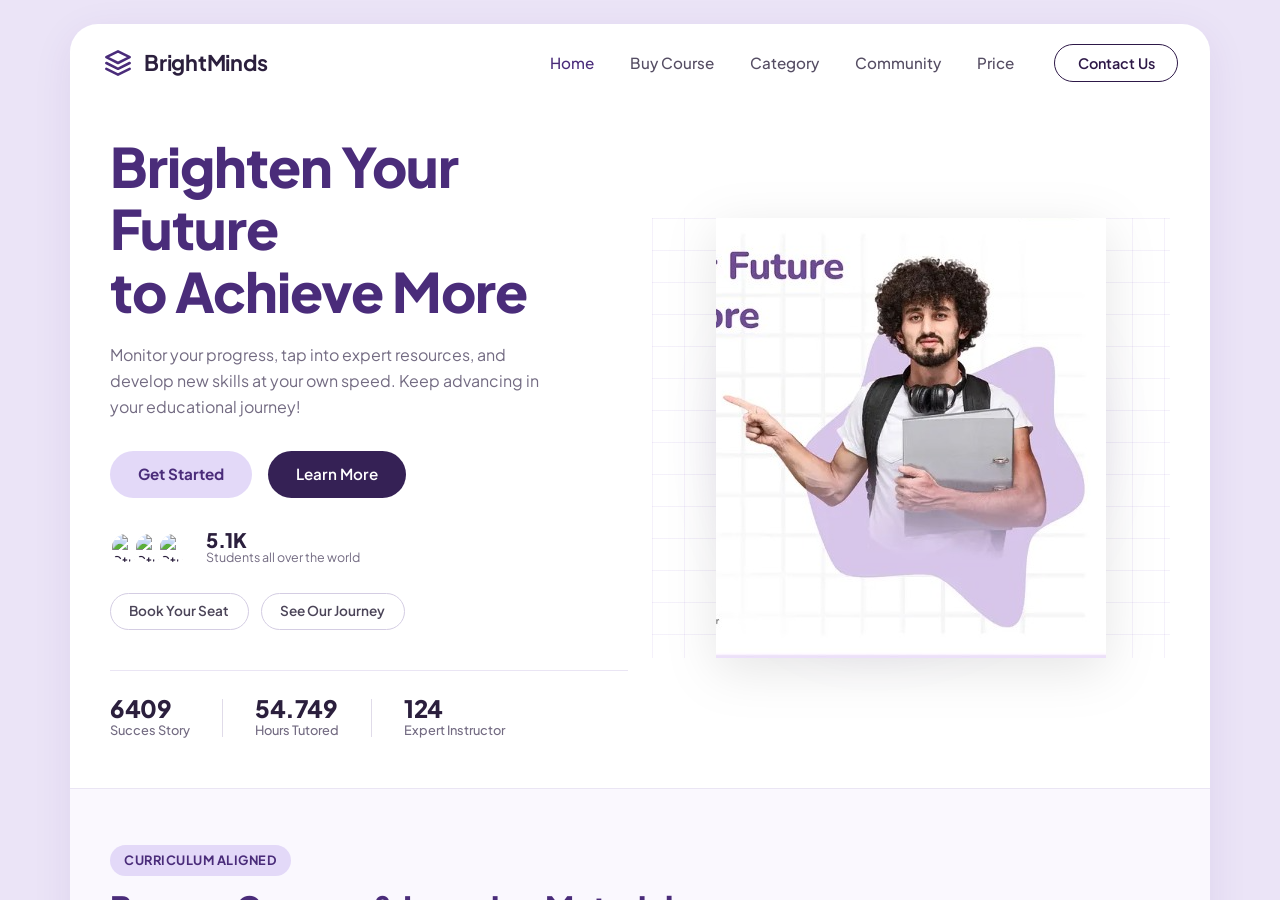
==== index.html @ 8a6a1369 "add responsive landing page, login, and dashboard with Bootstrap 5 and vanilla JS" ====
<!DOCTYPE html>
<html lang="fr">
<head>
  <meta charset="UTF-8">
  <meta http-equiv="refresh" content="0; url=frontend/index.html">
  <title>SmartLearn - Redirection</title>
</head>
<body>
  <p>Redirection vers l'application <a href="frontend/index.html">SmartLearn</a>...</p>
</body>
</html>
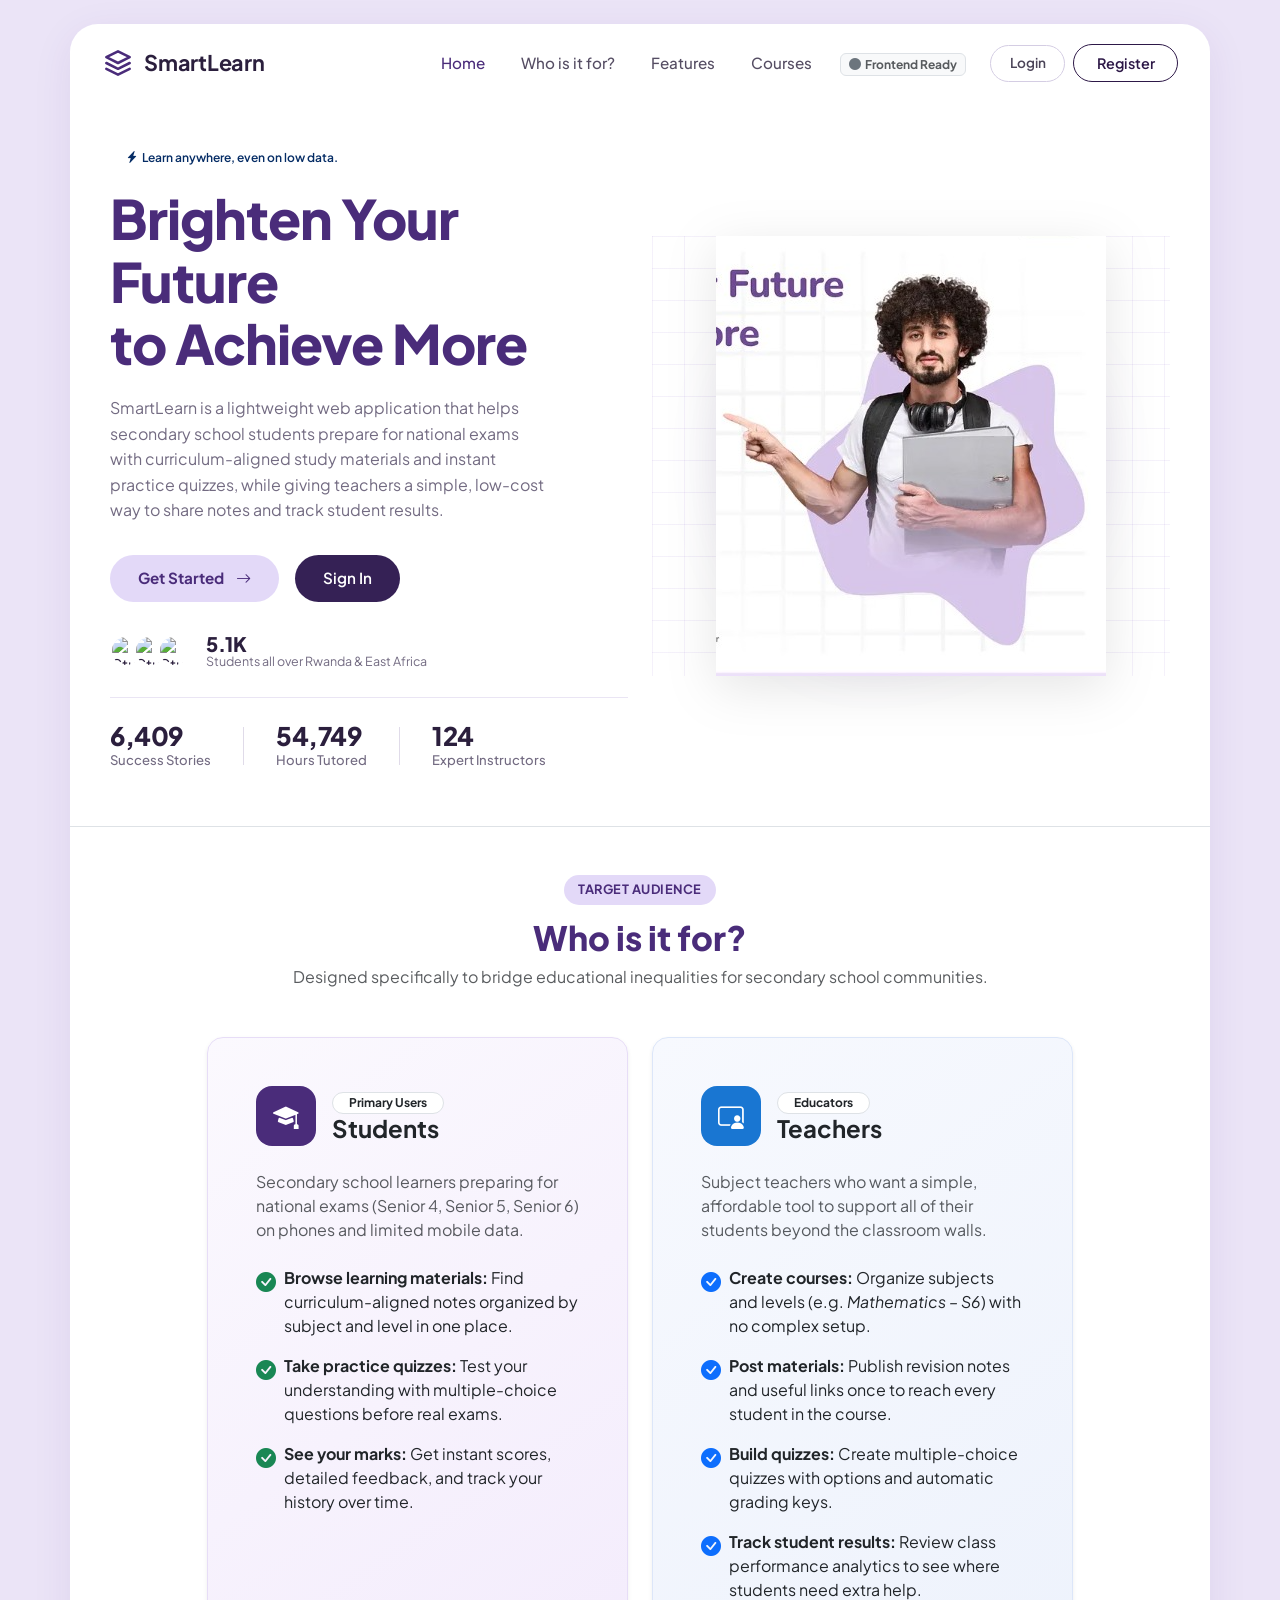
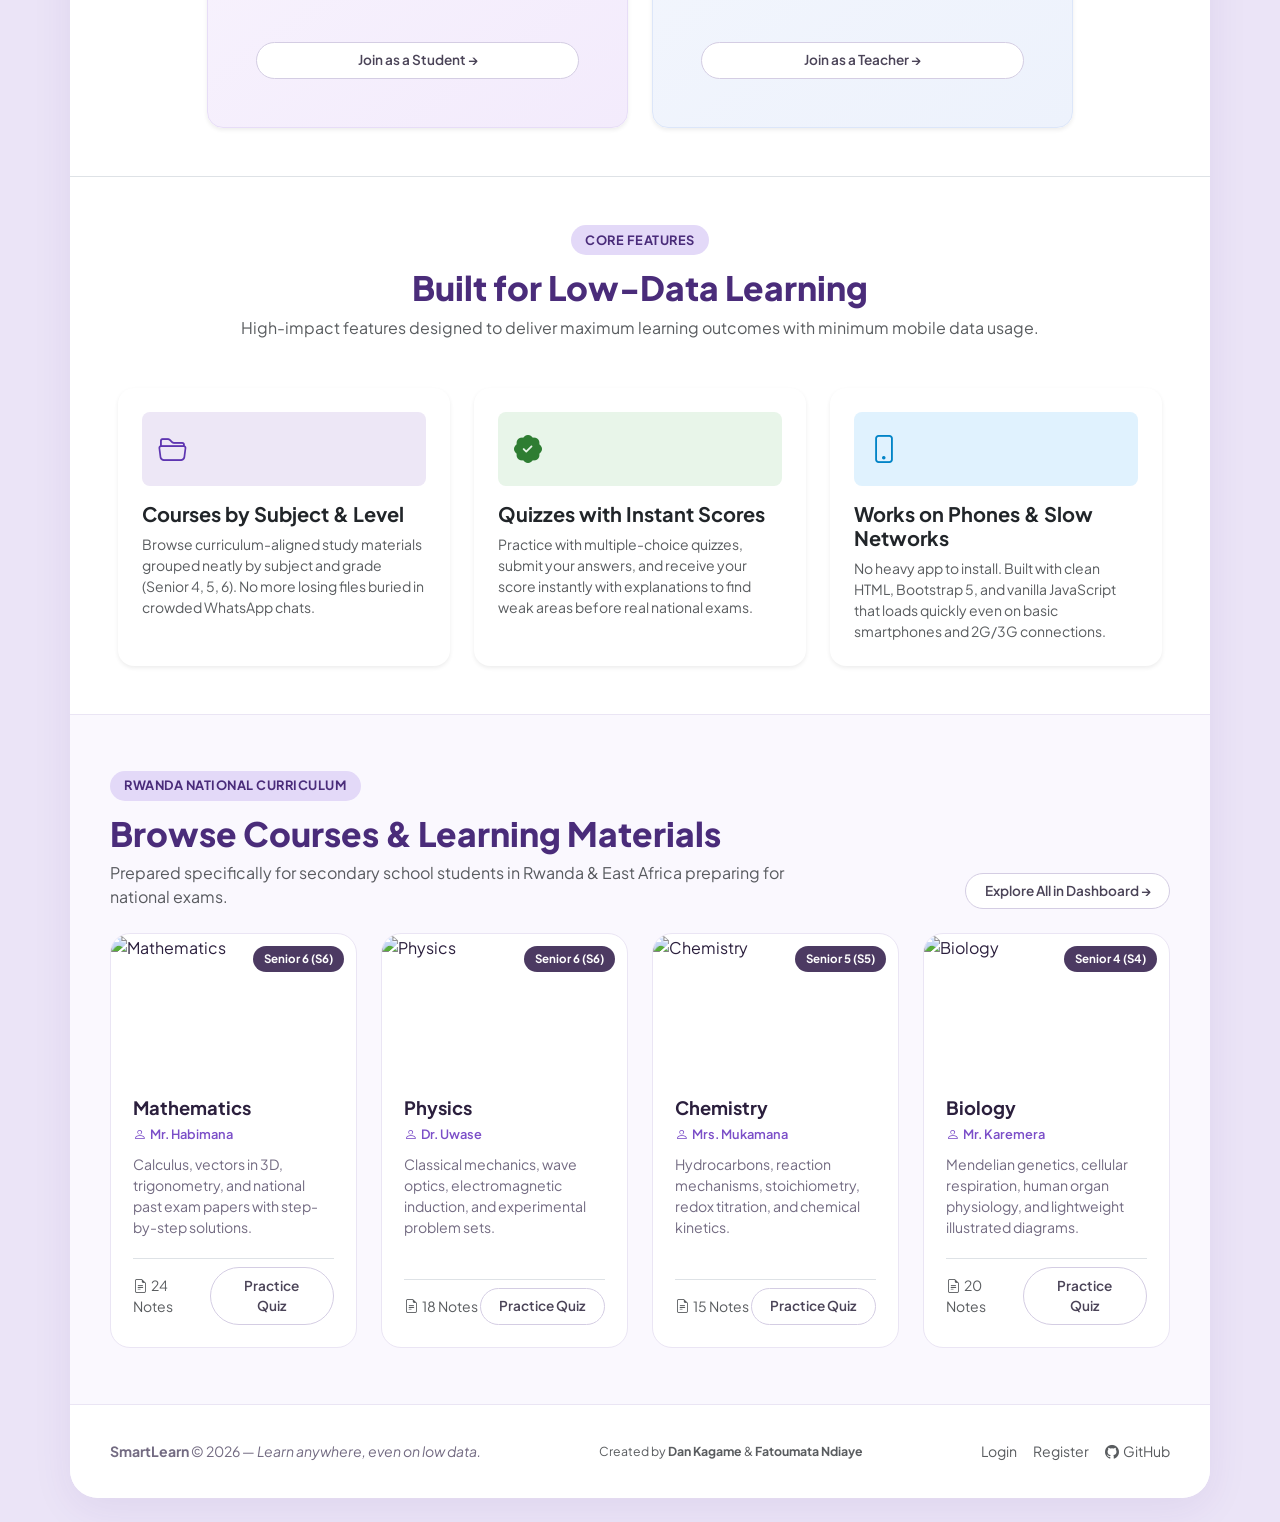
==== commit 45d76441: "add English landing page with who is it for and features, dynamic dashboard, and API integration" ====
--- a/index.html
+++ b/index.html
@@ -1,11 +1,446 @@
 <!DOCTYPE html>
-<html lang="fr">
+<html lang="en">
 <head>
   <meta charset="UTF-8">
-  <meta http-equiv="refresh" content="0; url=frontend/index.html">
-  <title>SmartLearn - Redirection</title>
+  <meta name="viewport" content="width=device-width, initial-scale=1.0">
+  <title>SmartLearn · Learn anywhere, even on low data.</title>
+
+  <!-- Google Fonts: Plus Jakarta Sans -->
+  <link rel="preconnect" href="https://fonts.googleapis.com">
+  <link rel="preconnect" href="https://fonts.gstatic.com" crossorigin>
+  <link href="https://fonts.googleapis.com/css2?family=Plus+Jakarta+Sans:wght@400;500;600;700;800&display=swap" rel="stylesheet">
+
+  <!-- Bootstrap 5.3 CSS -->
+  <link href="https://cdn.jsdelivr.net/npm/bootstrap@5.3.3/dist/css/bootstrap.min.css" rel="stylesheet">
+  <link rel="stylesheet" href="https://cdn.jsdelivr.net/npm/bootstrap-icons@1.11.3/font/bootstrap-icons.min.css">
+
+  <!-- Custom Stylesheet -->
+  <link rel="stylesheet" href="frontend/css/style.css">
 </head>
 <body>
-  <p>Redirection vers l'application <a href="frontend/index.html">SmartLearn</a>...</p>
+
+  <!-- App Wrapper (Card Frame Matching Design) -->
+  <div class="app-wrapper">
+    <div class="container-xl px-0 main-canvas">
+      
+      <!-- Top Shared Navigation Bar -->
+      <nav class="navbar navbar-expand-lg navbar-custom">
+        <div class="container-fluid px-0">
+          <!-- Logo & Brand Name on Left -->
+          <a class="brand-logo-wrap" href="index.html">
+            <span class="brand-icon">
+              <svg width="28" height="28" viewBox="0 0 24 24" fill="none" stroke="currentColor" stroke-width="2.2" stroke-linecap="round" stroke-linejoin="round">
+                <polygon points="12 2 2 7 12 12 22 7 12 2"></polygon>
+                <polyline points="2 17 12 22 22 17"></polyline>
+                <polyline points="2 12 12 17 22 12"></polyline>
+              </svg>
+            </span>
+            <span>SmartLearn</span>
+          </a>
+
+          <!-- Mobile Hamburger -->
+          <button class="navbar-toggler border-0" type="button" data-bs-toggle="collapse" data-bs-target="#navbarContent" aria-controls="navbarContent" aria-expanded="false" aria-label="Toggle navigation">
+            <span class="navbar-toggler-icon"></span>
+          </button>
+
+          <!-- Nav Menu -->
+          <div class="collapse navbar-collapse justify-content-end" id="navbarContent">
+            <ul class="navbar-nav align-items-center mb-2 mb-lg-0 me-lg-4 gap-lg-1">
+              <li class="nav-item">
+                <a class="nav-link nav-link-custom active" aria-current="page" href="index.html">Home</a>
+              </li>
+              <li class="nav-item">
+                <a class="nav-link nav-link-custom" href="#who-is-it-for">Who is it for?</a>
+              </li>
+              <li class="nav-item">
+                <a class="nav-link nav-link-custom" href="#features">Features</a>
+              </li>
+              <li class="nav-item">
+                <a class="nav-link nav-link-custom" href="#courses">Courses</a>
+              </li>
+              <li class="nav-item d-none d-xl-block">
+                <span class="badge bg-light text-muted border px-2 py-1 ms-2" id="navBackendStatus" style="font-size: 0.75rem;">
+                  <i class="bi bi-circle-fill text-warning me-1"></i>Checking API...
+                </span>
+              </li>
+            </ul>
+
+            <!-- Navbar Right: Login and Register buttons -->
+            <div class="d-flex align-items-center gap-2 mt-2 mt-lg-0">
+              <a href="frontend/pages/login.html" class="btn btn-outline-pill">Login</a>
+              <a href="frontend/pages/register.html" class="btn btn-contact">Register</a>
+            </div>
+          </div>
+        </div>
+      </nav>
+
+      <!-- Hero Section -->
+      <section class="hero-section">
+        <div class="row align-items-center g-4">
+          
+          <!-- Left Column -->
+          <div class="col-lg-6 col-md-12">
+            
+            <!-- Tagline Badge -->
+            <div class="mb-3">
+              <span class="badge bg-purple-subtle text-primary-emphasis px-3 py-2 rounded-pill fw-semibold">
+                <i class="bi bi-lightning-charge-fill me-1"></i>Learn anywhere, even on low data.
+              </span>
+            </div>
+
+            <!-- SmartLearn Name & Hero Title -->
+            <h1 class="hero-title">
+              Brighten Your Future<br>
+              to Achieve More
+            </h1>
+
+            <!-- Short sentence about what SmartLearn does -->
+            <p class="hero-subtitle">
+              SmartLearn is a lightweight web application that helps secondary school students prepare for national exams with curriculum-aligned study materials and instant practice quizzes, while giving teachers a simple, low-cost way to share notes and track student results.
+            </p>
+
+            <!-- Primary CTAs: "Get Started" links to the register page -->
+            <div class="cta-group">
+              <a href="frontend/pages/register.html" class="btn btn-get-started" id="btnGetStarted">
+                Get Started <i class="bi bi-arrow-right ms-1"></i>
+              </a>
+              <a href="frontend/pages/login.html" class="btn btn-learn-more">
+                Sign In
+              </a>
+            </div>
+
+            <!-- Social Proof -->
+            <div class="social-proof">
+              <div class="avatar-stack">
+                <img src="https://images.unsplash.com/photo-1534528741775-53994a69daeb?auto=format&fit=crop&w=80&q=80" alt="Student 1">
+                <img src="https://images.unsplash.com/photo-1507003211169-0a1dd7228f2d?auto=format&fit=crop&w=80&q=80" alt="Student 2">
+                <img src="https://images.unsplash.com/photo-1517841905240-472988babdf9?auto=format&fit=crop&w=80&q=80" alt="Student 3">
+              </div>
+              <div>
+                <div class="proof-number">5.1K</div>
+                <div class="proof-label">Students all over Rwanda & East Africa</div>
+              </div>
+            </div>
+
+            <!-- Stats Row with Dynamic Counters -->
+            <div class="stats-row">
+              <div class="stat-item">
+                <span class="stat-number" id="counterSuccess">6,409</span>
+                <span class="stat-label">Success Stories</span>
+              </div>
+              <div class="stats-divider"></div>
+              <div class="stat-item">
+                <span class="stat-number" id="counterHours">54,749</span>
+                <span class="stat-label">Hours Tutored</span>
+              </div>
+              <div class="stats-divider"></div>
+              <div class="stat-item">
+                <span class="stat-number" id="counterTeachers">124</span>
+                <span class="stat-label">Expert Instructors</span>
+              </div>
+            </div>
+
+          </div>
+
+          <!-- Right Column: Visual Layout with Grid, Organic Purple Blob and Student Photo -->
+          <div class="col-lg-6 col-md-12">
+            <div class="hero-visual-container">
+              <div class="grid-background"></div>
+              <div class="blob-shape"></div>
+              <img src="frontend/assets/images/hero-student.png" alt="SmartLearn Student" class="hero-student-img img-fluid">
+            </div>
+          </div>
+
+        </div>
+      </section>
+
+      <!-- "Who is it for?" Section with Two Bootstrap Cards -->
+      <section class="py-5 px-4 px-md-5 bg-white border-top border-bottom" id="who-is-it-for">
+        <div class="text-center max-w-700 mx-auto mb-5">
+          <span class="section-tag">Target Audience</span>
+          <h2 class="section-heading">Who is it for?</h2>
+          <p class="text-muted">Designed specifically to bridge educational inequalities for secondary school communities.</p>
+        </div>
+
+        <div class="row g-4 justify-content-center">
+          
+          <!-- Card 1: Students -->
+          <div class="col-md-6 col-lg-5">
+            <div class="card h-100 border-0 rounded-4 shadow-sm p-4 p-lg-5" style="background: linear-gradient(145deg, #fbf9fe 0%, #f3ebfc 100%); border: 1.5px solid #e7ddf7 !important;">
+              <div class="d-flex align-items-center gap-3 mb-4">
+                <div class="rounded-4 p-3 d-flex align-items-center justify-content-center" style="background-color: #4a2c7a; color: #ffffff; width: 60px; height: 60px; font-size: 1.6rem;">
+                  <i class="bi bi-mortarboard-fill"></i>
+                </div>
+                <div>
+                  <span class="badge bg-white text-dark rounded-pill px-3 py-1 fw-bold border">Primary Users</span>
+                  <h3 class="h4 fw-bold mb-0 text-dark">Students</h3>
+                </div>
+              </div>
+              <p class="text-muted mb-4">Secondary school learners preparing for national exams (Senior 4, Senior 5, Senior 6) on phones and limited mobile data.</p>
+              
+              <ul class="list-unstyled d-flex flex-column gap-3 mb-4">
+                <li class="d-flex align-items-start gap-2">
+                  <i class="bi bi-check-circle-fill text-success fs-5"></i>
+                  <span><strong>Browse learning materials:</strong> Find curriculum-aligned notes organized by subject and level in one place.</span>
+                </li>
+                <li class="d-flex align-items-start gap-2">
+                  <i class="bi bi-check-circle-fill text-success fs-5"></i>
+                  <span><strong>Take practice quizzes:</strong> Test your understanding with multiple-choice questions before real exams.</span>
+                </li>
+                <li class="d-flex align-items-start gap-2">
+                  <i class="bi bi-check-circle-fill text-success fs-5"></i>
+                  <span><strong>See your marks:</strong> Get instant scores, detailed feedback, and track your history over time.</span>
+                </li>
+              </ul>
+
+              <div class="mt-auto pt-3">
+                <a href="frontend/pages/register.html" class="btn btn-outline-pill w-100">Join as a Student →</a>
+              </div>
+            </div>
+          </div>
+
+          <!-- Card 2: Teachers -->
+          <div class="col-md-6 col-lg-5">
+            <div class="card h-100 border-0 rounded-4 shadow-sm p-4 p-lg-5" style="background: linear-gradient(145deg, #f7f9fe 0%, #edf2fc 100%); border: 1.5px solid #dce6f9 !important;">
+              <div class="d-flex align-items-center gap-3 mb-4">
+                <div class="rounded-4 p-3 d-flex align-items-center justify-content-center" style="background-color: #1976d2; color: #ffffff; width: 60px; height: 60px; font-size: 1.6rem;">
+                  <i class="bi bi-person-video3"></i>
+                </div>
+                <div>
+                  <span class="badge bg-white text-dark rounded-pill px-3 py-1 fw-bold border">Educators</span>
+                  <h3 class="h4 fw-bold mb-0 text-dark">Teachers</h3>
+                </div>
+              </div>
+              <p class="text-muted mb-4">Subject teachers who want a simple, affordable tool to support all of their students beyond the classroom walls.</p>
+              
+              <ul class="list-unstyled d-flex flex-column gap-3 mb-4">
+                <li class="d-flex align-items-start gap-2">
+                  <i class="bi bi-check-circle-fill text-primary fs-5"></i>
+                  <span><strong>Create courses:</strong> Organize subjects and levels (e.g. <em>Mathematics – S6</em>) with no complex setup.</span>
+                </li>
+                <li class="d-flex align-items-start gap-2">
+                  <i class="bi bi-check-circle-fill text-primary fs-5"></i>
+                  <span><strong>Post materials:</strong> Publish revision notes and useful links once to reach every student in the course.</span>
+                </li>
+                <li class="d-flex align-items-start gap-2">
+                  <i class="bi bi-check-circle-fill text-primary fs-5"></i>
+                  <span><strong>Build quizzes:</strong> Create multiple-choice quizzes with options and automatic grading keys.</span>
+                </li>
+                <li class="d-flex align-items-start gap-2">
+                  <i class="bi bi-check-circle-fill text-primary fs-5"></i>
+                  <span><strong>Track student results:</strong> Review class performance analytics to see where students need extra help.</span>
+                </li>
+              </ul>
+
+              <div class="mt-auto pt-3">
+                <a href="frontend/pages/register.html" class="btn btn-outline-pill w-100">Join as a Teacher →</a>
+              </div>
+            </div>
+          </div>
+
+        </div>
+      </section>
+
+      <!-- Short Features Section -->
+      <section class="py-5 px-4 px-md-5 bg-soft" id="features">
+        <div class="text-center max-w-700 mx-auto mb-5">
+          <span class="section-tag">Core Features</span>
+          <h2 class="section-heading">Built for Low-Data Learning</h2>
+          <p class="text-muted">High-impact features designed to deliver maximum learning outcomes with minimum mobile data usage.</p>
+        </div>
+
+        <div class="row g-4">
+          <!-- Feature 1 -->
+          <div class="col-md-4">
+            <div class="card h-100 border-0 rounded-4 shadow-sm p-4 bg-white">
+              <div class="rounded-3 p-3 mb-3 d-inline-flex" style="background-color: #ede7f6; color: #5e35b1;">
+                <i class="bi bi-folder2-open fs-3"></i>
+              </div>
+              <h3 class="h5 fw-bold mb-2">Courses by Subject & Level</h3>
+              <p class="text-muted small mb-0">Browse curriculum-aligned study materials grouped neatly by subject and grade (Senior 4, 5, 6). No more losing files buried in crowded WhatsApp chats.</p>
+            </div>
+          </div>
+
+          <!-- Feature 2 -->
+          <div class="col-md-4">
+            <div class="card h-100 border-0 rounded-4 shadow-sm p-4 bg-white">
+              <div class="rounded-3 p-3 mb-3 d-inline-flex" style="background-color: #e8f5e9; color: #2e7d32;">
+                <i class="bi bi-patch-check-fill fs-3"></i>
+              </div>
+              <h3 class="h5 fw-bold mb-2">Quizzes with Instant Scores</h3>
+              <p class="text-muted small mb-0">Practice with multiple-choice quizzes, submit your answers, and receive your score instantly with explanations to find weak areas before real national exams.</p>
+            </div>
+          </div>
+
+          <!-- Feature 3 -->
+          <div class="col-md-4">
+            <div class="card h-100 border-0 rounded-4 shadow-sm p-4 bg-white">
+              <div class="rounded-3 p-3 mb-3 d-inline-flex" style="background-color: #e0f2fe; color: #0284c7;">
+                <i class="bi bi-phone fs-3"></i>
+              </div>
+              <h3 class="h5 fw-bold mb-2">Works on Phones & Slow Networks</h3>
+              <p class="text-muted small mb-0">No heavy app to install. Built with clean HTML, Bootstrap 5, and vanilla JavaScript that loads quickly even on basic smartphones and 2G/3G connections.</p>
+            </div>
+          </div>
+        </div>
+      </section>
+
+      <!-- Course Explorer Section -->
+      <section class="section-courses" id="courses">
+        <div class="row mb-4 align-items-end">
+          <div class="col-md-8">
+            <span class="section-tag">Rwanda National Curriculum</span>
+            <h2 class="section-heading">Browse Courses & Learning Materials</h2>
+            <p class="text-muted mb-0">Prepared specifically for secondary school students in Rwanda & East Africa preparing for national exams.</p>
+          </div>
+          <div class="col-md-4 text-md-end mt-3 mt-md-0">
+            <a href="frontend/pages/login.html" class="btn btn-outline-pill">Explore All in Dashboard →</a>
+          </div>
+        </div>
+
+        <div class="row g-4">
+          <!-- Mathematics -->
+          <div class="col-md-6 col-lg-3">
+            <div class="card-course">
+              <div class="course-thumb-wrap">
+                <img src="https://images.unsplash.com/photo-1635070041078-e363dbe005cb?auto=format&fit=crop&w=600&q=80" alt="Mathematics">
+                <span class="course-level-badge">Senior 6 (S6)</span>
+              </div>
+              <div class="course-body">
+                <h3 class="course-title">Mathematics</h3>
+                <div class="course-teacher"><i class="bi bi-person me-1"></i>Mr. Habimana</div>
+                <p class="course-desc">Calculus, vectors in 3D, trigonometry, and national past exam papers with step-by-step solutions.</p>
+                <div class="mt-auto pt-2 border-top d-flex justify-content-between align-items-center">
+                  <small class="text-muted"><i class="bi bi-file-earmark-text me-1"></i>24 Notes</small>
+                  <a href="frontend/pages/login.html" class="btn btn-sm btn-outline-pill">Practice Quiz</a>
+                </div>
+              </div>
+            </div>
+          </div>
+
+          <!-- Physics -->
+          <div class="col-md-6 col-lg-3">
+            <div class="card-course">
+              <div class="course-thumb-wrap">
+                <img src="https://images.unsplash.com/photo-1636466497217-26a8cbeaf0aa?auto=format&fit=crop&w=600&q=80" alt="Physics">
+                <span class="course-level-badge">Senior 6 (S6)</span>
+              </div>
+              <div class="course-body">
+                <h3 class="course-title">Physics</h3>
+                <div class="course-teacher"><i class="bi bi-person me-1"></i>Dr. Uwase</div>
+                <p class="course-desc">Classical mechanics, wave optics, electromagnetic induction, and experimental problem sets.</p>
+                <div class="mt-auto pt-2 border-top d-flex justify-content-between align-items-center">
+                  <small class="text-muted"><i class="bi bi-file-earmark-text me-1"></i>18 Notes</small>
+                  <a href="frontend/pages/login.html" class="btn btn-sm btn-outline-pill">Practice Quiz</a>
+                </div>
+              </div>
+            </div>
+          </div>
+
+          <!-- Chemistry -->
+          <div class="col-md-6 col-lg-3">
+            <div class="card-course">
+              <div class="course-thumb-wrap">
+                <img src="https://images.unsplash.com/photo-1603126857599-f6e157fa2fe6?auto=format&fit=crop&w=600&q=80" alt="Chemistry">
+                <span class="course-level-badge">Senior 5 (S5)</span>
+              </div>
+              <div class="course-body">
+                <h3 class="course-title">Chemistry</h3>
+                <div class="course-teacher"><i class="bi bi-person me-1"></i>Mrs. Mukamana</div>
+                <p class="course-desc">Hydrocarbons, reaction mechanisms, stoichiometry, redox titration, and chemical kinetics.</p>
+                <div class="mt-auto pt-2 border-top d-flex justify-content-between align-items-center">
+                  <small class="text-muted"><i class="bi bi-file-earmark-text me-1"></i>15 Notes</small>
+                  <a href="frontend/pages/login.html" class="btn btn-sm btn-outline-pill">Practice Quiz</a>
+                </div>
+              </div>
+            </div>
+          </div>
+
+          <!-- Biology -->
+          <div class="col-md-6 col-lg-3">
+            <div class="card-course">
+              <div class="course-thumb-wrap">
+                <img src="https://images.unsplash.com/photo-1530026405186-ed1f139313f8?auto=format&fit=crop&w=600&q=80" alt="Biology">
+                <span class="course-level-badge">Senior 4 (S4)</span>
+              </div>
+              <div class="course-body">
+                <h3 class="course-title">Biology</h3>
+                <div class="course-teacher"><i class="bi bi-person me-1"></i>Mr. Karemera</div>
+                <p class="course-desc">Mendelian genetics, cellular respiration, human organ physiology, and lightweight illustrated diagrams.</p>
+                <div class="mt-auto pt-2 border-top d-flex justify-content-between align-items-center">
+                  <small class="text-muted"><i class="bi bi-file-earmark-text me-1"></i>20 Notes</small>
+                  <a href="frontend/pages/login.html" class="btn btn-sm btn-outline-pill">Practice Quiz</a>
+                </div>
+              </div>
+            </div>
+          </div>
+        </div>
+      </section>
+
+      <!-- Footer with SmartLearn, 2026, and Dan Kagame & Fatoumata Ndiaye -->
+      <footer class="footer-custom">
+        <div class="d-flex flex-column flex-md-row justify-content-between align-items-center gap-3">
+          <div>
+            <strong>SmartLearn</strong> &copy; 2026 — <em>Learn anywhere, even on low data.</em>
+          </div>
+          <div class="text-center text-muted small">
+            Created by <strong>Dan Kagame</strong> & <strong>Fatoumata Ndiaye</strong>
+          </div>
+          <div class="d-flex gap-3">
+            <a href="frontend/pages/login.html" class="text-decoration-none text-muted">Login</a>
+            <a href="frontend/pages/register.html" class="text-decoration-none text-muted">Register</a>
+            <a href="https://github.com/Dankagame/Smart-learn-Aplication" target="_blank" class="text-decoration-none text-muted">
+              <i class="bi bi-github me-1"></i>GitHub
+            </a>
+          </div>
+        </div>
+      </footer>
+
+    </div>
+  </div>
+
+  <script src="https://cdn.jsdelivr.net/npm/bootstrap@5.3.3/dist/js/bootstrap.bundle.min.js"></script>
+  <script src="frontend/js/api.js"></script>
+  <script src="frontend/js/main.js"></script>
+  <script>
+    function animateCounters() {
+      const counters = [
+        { id: 'counterSuccess', target: 6409 },
+        { id: 'counterHours', target: 54749 },
+        { id: 'counterTeachers', target: 124 }
+      ];
+
+      counters.forEach(c => {
+        const el = document.getElementById(c.id);
+        if (!el) return;
+        let count = 0;
+        const step = Math.ceil(c.target / 60);
+        const timer = setInterval(() => {
+          count += step;
+          if (count >= c.target) {
+            count = c.target;
+            clearInterval(timer);
+          }
+          el.textContent = count.toLocaleString('en-US');
+        }, 25);
+      });
+    }
+
+    document.addEventListener('DOMContentLoaded', async () => {
+      animateCounters();
+
+      const badge = document.getElementById('navBackendStatus');
+      if (badge && window.SmartLearnAPI) {
+        const isConnected = await window.SmartLearnAPI.checkBackendHealth();
+        if (isConnected) {
+          badge.innerHTML = '<i class="bi bi-circle-fill text-success me-1"></i>API Connected';
+          badge.className = 'badge bg-success-subtle text-success border border-success-subtle px-2 py-1 ms-2';
+        } else {
+          badge.innerHTML = '<i class="bi bi-circle-fill text-secondary me-1"></i>Frontend Ready';
+          badge.className = 'badge bg-light text-muted border px-2 py-1 ms-2';
+        }
+      }
+    });
+  </script>
 </body>
 </html>
--- a/frontend/css/style.css
+++ b/frontend/css/style.css
@@ -0,0 +1,635 @@
+/* ==========================================================================
+   SmartLearn (BrightMinds) - Custom Stylesheet (English & Dynamic UI)
+   ========================================================================== */
+
+:root {
+  --primary-purple: #4a2c7a;
+  --primary-purple-hover: #371e5c;
+  --secondary-purple: #7b4ec8;
+  --dark-purple: #2d1847;
+  --dark-button: #352155;
+  --light-lilac: #e3d9f8;
+  --light-lilac-hover: #d2c4f2;
+  --bg-soft: #f4effd;
+  --bg-frame: #ebe4f7;
+  --text-main: #2b1f3d;
+  --text-muted: #736b82;
+  --card-bg: #ffffff;
+  --border-subtle: #eae5f4;
+  --font-family: 'Plus Jakarta Sans', -apple-system, BlinkMacSystemFont, 'Segoe UI', Roboto, Helvetica, Arial, sans-serif;
+}
+
+body {
+  font-family: var(--font-family);
+  color: var(--text-main);
+  background-color: var(--bg-frame);
+  min-height: 100vh;
+  margin: 0;
+  padding: 0;
+  -webkit-font-smoothing: antialiased;
+}
+
+/* Outer layout wrapper mimicking the mockup's card frame */
+.app-wrapper {
+  padding: 1.5rem;
+}
+
+@media (max-width: 768px) {
+  .app-wrapper {
+    padding: 0.5rem;
+  }
+}
+
+.main-canvas {
+  background-color: var(--card-bg);
+  border-radius: 28px;
+  box-shadow: 0 10px 40px rgba(74, 44, 122, 0.08);
+  overflow: hidden;
+}
+
+/* ==========================================================================
+   Navigation
+   ========================================================================== */
+.navbar-custom {
+  padding: 1.25rem 2rem;
+  background: transparent;
+}
+
+.brand-logo-wrap {
+  display: flex;
+  align-items: center;
+  gap: 0.65rem;
+  text-decoration: none;
+  color: var(--text-main);
+  font-weight: 700;
+  font-size: 1.35rem;
+  letter-spacing: -0.3px;
+}
+
+.brand-icon {
+  width: 32px;
+  height: 32px;
+  display: inline-flex;
+  align-items: center;
+  justify-content: center;
+  color: var(--primary-purple);
+}
+
+.nav-link-custom {
+  color: #554d63 !important;
+  font-weight: 500;
+  font-size: 0.95rem;
+  padding: 0.5rem 1rem !important;
+  transition: color 0.2s ease;
+}
+
+.nav-link-custom:hover,
+.nav-link-custom.active {
+  color: var(--primary-purple) !important;
+}
+
+.btn-contact {
+  border: 1.5px solid #2d1847;
+  color: #2d1847;
+  font-weight: 600;
+  font-size: 0.9rem;
+  padding: 0.45rem 1.4rem;
+  border-radius: 50px;
+  transition: all 0.2s ease;
+  background: transparent;
+  text-decoration: none;
+}
+
+.btn-contact:hover {
+  background: #2d1847;
+  color: #ffffff;
+}
+
+/* ==========================================================================
+   Hero Section
+   ========================================================================== */
+.hero-section {
+  position: relative;
+  padding: 2.5rem 2.5rem 3.5rem 2.5rem;
+  background-color: #ffffff;
+}
+
+@media (max-width: 991px) {
+  .hero-section {
+    padding: 1.5rem 1.5rem 2.5rem 1.5rem;
+  }
+}
+
+.hero-title {
+  font-size: clamp(2.3rem, 4.5vw, 3.4rem);
+  font-weight: 800;
+  line-height: 1.15;
+  color: var(--primary-purple);
+  letter-spacing: -1px;
+  margin-bottom: 1.25rem;
+}
+
+.hero-subtitle {
+  font-size: 1rem;
+  line-height: 1.6;
+  color: var(--text-muted);
+  max-width: 440px;
+  margin-bottom: 2rem;
+}
+
+/* Action Buttons */
+.cta-group {
+  display: flex;
+  align-items: center;
+  gap: 1rem;
+  flex-wrap: wrap;
+  margin-bottom: 2rem;
+}
+
+.btn-get-started {
+  background-color: var(--light-lilac);
+  color: var(--primary-purple);
+  font-weight: 700;
+  font-size: 0.95rem;
+  padding: 0.75rem 1.75rem;
+  border-radius: 50px;
+  border: none;
+  transition: all 0.25s ease;
+  text-decoration: none;
+  display: inline-flex;
+  align-items: center;
+  gap: 0.5rem;
+}
+
+.btn-get-started:hover {
+  background-color: var(--light-lilac-hover);
+  color: var(--dark-purple);
+  transform: translateY(-2px);
+  box-shadow: 0 6px 16px rgba(123, 78, 200, 0.2);
+}
+
+.btn-learn-more {
+  background-color: var(--dark-button);
+  color: #ffffff;
+  font-weight: 600;
+  font-size: 0.95rem;
+  padding: 0.75rem 1.75rem;
+  border-radius: 50px;
+  border: none;
+  transition: all 0.25s ease;
+  text-decoration: none;
+}
+
+.btn-learn-more:hover {
+  background-color: #24143d;
+  color: #ffffff;
+  transform: translateY(-2px);
+  box-shadow: 0 6px 16px rgba(45, 24, 71, 0.3);
+}
+
+/* Social Proof */
+.social-proof {
+  display: flex;
+  align-items: center;
+  gap: 1rem;
+  margin-bottom: 1.75rem;
+}
+
+.proof-number {
+  font-size: 1.25rem;
+  font-weight: 800;
+  color: var(--text-main);
+  line-height: 1;
+}
+
+.proof-label {
+  font-size: 0.78rem;
+  color: var(--text-muted);
+  line-height: 1.2;
+}
+
+.avatar-stack {
+  display: flex;
+  align-items: center;
+}
+
+.avatar-stack img {
+  width: 32px;
+  height: 32px;
+  border-radius: 50%;
+  border: 2px solid #ffffff;
+  margin-left: -8px;
+  object-fit: cover;
+}
+
+.avatar-stack img:first-child {
+  margin-left: 0;
+}
+
+.secondary-links {
+  display: flex;
+  gap: 0.75rem;
+  flex-wrap: wrap;
+  margin-bottom: 2.5rem;
+}
+
+.btn-outline-pill {
+  border: 1px solid #d4cde3;
+  color: #4b4458;
+  font-size: 0.85rem;
+  font-weight: 600;
+  padding: 0.45rem 1.15rem;
+  border-radius: 50px;
+  background: #ffffff;
+  text-decoration: none;
+  transition: all 0.2s ease;
+  cursor: pointer;
+}
+
+.btn-outline-pill:hover,
+.btn-outline-pill.active {
+  border-color: var(--primary-purple);
+  color: #ffffff;
+  background: var(--primary-purple);
+}
+
+/* Stats Row with Animated Counter */
+.stats-row {
+  display: flex;
+  align-items: center;
+  gap: 2rem;
+  border-top: 1px solid var(--border-subtle);
+  padding-top: 1.5rem;
+  margin-top: 1.5rem;
+}
+
+@media (max-width: 576px) {
+  .stats-row {
+    flex-direction: column;
+    align-items: flex-start;
+    gap: 1rem;
+  }
+  .stats-divider {
+    display: none;
+  }
+}
+
+.stat-item {
+  display: flex;
+  flex-direction: column;
+}
+
+.stat-number {
+  font-size: 1.6rem;
+  font-weight: 800;
+  color: var(--text-main);
+  line-height: 1.1;
+  letter-spacing: -0.5px;
+}
+
+.stat-label {
+  font-size: 0.82rem;
+  color: var(--text-muted);
+  font-weight: 500;
+}
+
+.stats-divider {
+  width: 1px;
+  height: 38px;
+  background-color: #e0dbe9;
+}
+
+/* Hero Visual Right Column */
+.hero-visual-container {
+  position: relative;
+  height: 100%;
+  min-height: 440px;
+  display: flex;
+  align-items: center;
+  justify-content: center;
+}
+
+.grid-background {
+  position: absolute;
+  inset: 0;
+  background-size: 32px 32px;
+  background-image: 
+    linear-gradient(to right, rgba(123, 78, 200, 0.08) 1px, transparent 1px),
+    linear-gradient(to bottom, rgba(123, 78, 200, 0.08) 1px, transparent 1px);
+  z-index: 1;
+  pointer-events: none;
+}
+
+.blob-shape {
+  position: absolute;
+  width: 360px;
+  height: 360px;
+  background: radial-gradient(circle at 60% 40%, #e0d2f8 0%, #d1bff5 100%);
+  border-radius: 42% 58% 63% 37% / 45% 45% 55% 55%;
+  z-index: 2;
+  animation: blob-pulse 10s ease-in-out infinite alternate;
+  filter: drop-shadow(0 15px 30px rgba(123, 78, 200, 0.15));
+}
+
+@keyframes blob-pulse {
+  0% {
+    border-radius: 42% 58% 63% 37% / 45% 45% 55% 55%;
+    transform: scale(1) rotate(0deg);
+  }
+  100% {
+    border-radius: 55% 45% 38% 62% / 58% 52% 48% 42%;
+    transform: scale(1.04) rotate(4deg);
+  }
+}
+
+.hero-student-img {
+  position: relative;
+  z-index: 3;
+  max-width: 100%;
+  max-height: 480px;
+  object-fit: contain;
+  filter: drop-shadow(0 12px 25px rgba(0, 0, 0, 0.1));
+}
+
+/* ==========================================================================
+   Split-Screen Auth Pages (Different Photos for Login & Register)
+   ========================================================================== */
+.auth-split-container {
+  min-height: 100vh;
+  display: flex;
+  align-items: center;
+  justify-content: center;
+  padding: 2rem 1rem;
+}
+
+.auth-split-card {
+  width: 100%;
+  max-width: 960px;
+  background: #ffffff;
+  border-radius: 28px;
+  box-shadow: 0 20px 50px rgba(74, 44, 122, 0.12);
+  border: 1px solid var(--border-subtle);
+  overflow: hidden;
+  display: flex;
+  flex-direction: row;
+}
+
+@media (max-width: 900px) {
+  .auth-split-card {
+    flex-direction: column;
+    max-width: 480px;
+  }
+  .auth-visual-side {
+    min-height: 200px !important;
+  }
+}
+
+.auth-visual-side {
+  flex: 1.1;
+  position: relative;
+  background-size: cover;
+  background-position: center;
+  display: flex;
+  flex-direction: column;
+  justify-content: flex-end;
+  padding: 2.5rem;
+  color: #ffffff;
+}
+
+.auth-visual-overlay {
+  position: absolute;
+  inset: 0;
+  background: linear-gradient(180deg, rgba(45, 24, 71, 0.2) 0%, rgba(45, 24, 71, 0.88) 100%);
+  z-index: 1;
+}
+
+.auth-visual-content {
+  position: relative;
+  z-index: 2;
+}
+
+.auth-visual-quote {
+  font-size: 1.15rem;
+  font-weight: 600;
+  line-height: 1.5;
+  margin-bottom: 0.5rem;
+}
+
+.auth-form-side {
+  flex: 1;
+  padding: 3rem 2.5rem;
+  display: flex;
+  flex-direction: column;
+  justify-content: center;
+}
+
+@media (max-width: 576px) {
+  .auth-form-side {
+    padding: 2rem 1.5rem;
+  }
+}
+
+.auth-title {
+  font-size: 1.85rem;
+  font-weight: 800;
+  color: var(--primary-purple);
+  margin-bottom: 0.25rem;
+}
+
+.form-control-custom {
+  border-radius: 12px;
+  padding: 0.75rem 1rem;
+  border: 1.5px solid #dfd8ed;
+  font-size: 0.95rem;
+  transition: all 0.2s ease;
+}
+
+.form-control-custom:focus {
+  border-color: var(--primary-purple);
+  box-shadow: 0 0 0 4px rgba(123, 78, 200, 0.15);
+}
+
+.btn-auth-submit {
+  background-color: var(--dark-button);
+  color: #ffffff;
+  font-weight: 700;
+  padding: 0.85rem;
+  border-radius: 12px;
+  border: none;
+  font-size: 1rem;
+  transition: all 0.25s ease;
+}
+
+.btn-auth-submit:hover {
+  background-color: #23143c;
+  color: #ffffff;
+  transform: translateY(-1px);
+}
+
+.demo-credentials-box {
+  background-color: #f7f4fc;
+  border: 1px dashed #cbbdec;
+  border-radius: 12px;
+  padding: 0.85rem;
+  margin-top: 1.25rem;
+  font-size: 0.85rem;
+}
+
+/* ==========================================================================
+   Courses Section & Cards
+   ========================================================================== */
+.section-courses {
+  padding: 3.5rem 2.5rem;
+  background: #faf8fe;
+  border-top: 1px solid var(--border-subtle);
+}
+
+.section-tag {
+  display: inline-block;
+  background-color: var(--light-lilac);
+  color: var(--primary-purple);
+  font-weight: 700;
+  font-size: 0.8rem;
+  padding: 0.35rem 0.9rem;
+  border-radius: 50px;
+  text-transform: uppercase;
+  letter-spacing: 0.5px;
+  margin-bottom: 0.75rem;
+}
+
+.section-heading {
+  font-size: 2.1rem;
+  font-weight: 800;
+  color: var(--primary-purple);
+  margin-bottom: 0.5rem;
+}
+
+.card-course {
+  border: 1px solid var(--border-subtle);
+  border-radius: 20px;
+  background: #ffffff;
+  overflow: hidden;
+  transition: all 0.3s ease;
+  height: 100%;
+  display: flex;
+  flex-direction: column;
+}
+
+.card-course:hover {
+  transform: translateY(-6px);
+  box-shadow: 0 14px 35px rgba(74, 44, 122, 0.12);
+  border-color: #d1c4ea;
+}
+
+.course-thumb-wrap {
+  position: relative;
+  height: 140px;
+  overflow: hidden;
+}
+
+.course-thumb-wrap img {
+  width: 100%;
+  height: 100%;
+  object-fit: cover;
+  transition: transform 0.4s ease;
+}
+
+.card-course:hover .course-thumb-wrap img {
+  transform: scale(1.05);
+}
+
+.course-level-badge {
+  position: absolute;
+  top: 12px;
+  right: 12px;
+  background: rgba(45, 24, 71, 0.85);
+  color: #ffffff;
+  font-size: 0.72rem;
+  font-weight: 700;
+  padding: 0.25rem 0.7rem;
+  border-radius: 50px;
+  backdrop-filter: blur(4px);
+}
+
+.course-body {
+  padding: 1.4rem;
+  display: flex;
+  flex-direction: column;
+  flex-grow: 1;
+}
+
+.course-title {
+  font-size: 1.15rem;
+  font-weight: 700;
+  color: var(--text-main);
+  margin-bottom: 0.4rem;
+}
+
+.course-teacher {
+  font-size: 0.8rem;
+  color: var(--secondary-purple);
+  font-weight: 600;
+  margin-bottom: 0.6rem;
+}
+
+.course-desc {
+  font-size: 0.88rem;
+  color: var(--text-muted);
+  line-height: 1.5;
+  flex-grow: 1;
+  margin-bottom: 1.25rem;
+}
+
+/* ==========================================================================
+   Quiz Interactive UI
+   ========================================================================== */
+.quiz-option-btn {
+  border: 1.5px solid #dfd8ed;
+  background: #ffffff;
+  color: var(--text-main);
+  font-size: 0.95rem;
+  font-weight: 500;
+  padding: 0.75rem 1rem;
+  border-radius: 12px;
+  text-align: left;
+  transition: all 0.2s ease;
+  width: 100%;
+  cursor: pointer;
+  display: flex;
+  align-items: center;
+  gap: 0.75rem;
+}
+
+.quiz-option-btn:hover {
+  background: #f7f3fd;
+  border-color: var(--secondary-purple);
+}
+
+.quiz-option-btn.selected {
+  background: #ede6fa;
+  border-color: var(--primary-purple);
+  font-weight: 700;
+}
+
+.quiz-option-btn.quiz-correct {
+  background: #e8f5e9 !important;
+  border-color: #2e7d32 !important;
+  color: #1b5e20 !important;
+}
+
+.quiz-option-btn.quiz-incorrect {
+  background: #ffebee !important;
+  border-color: #c62828 !important;
+  color: #b71c1c !important;
+}
+
+/* ==========================================================================
+   Footer
+   ========================================================================== */
+.footer-custom {
+  padding: 2.25rem 2.5rem;
+  background: #ffffff;
+  border-top: 1px solid var(--border-subtle);
+  font-size: 0.88rem;
+  color: var(--text-muted);
+}
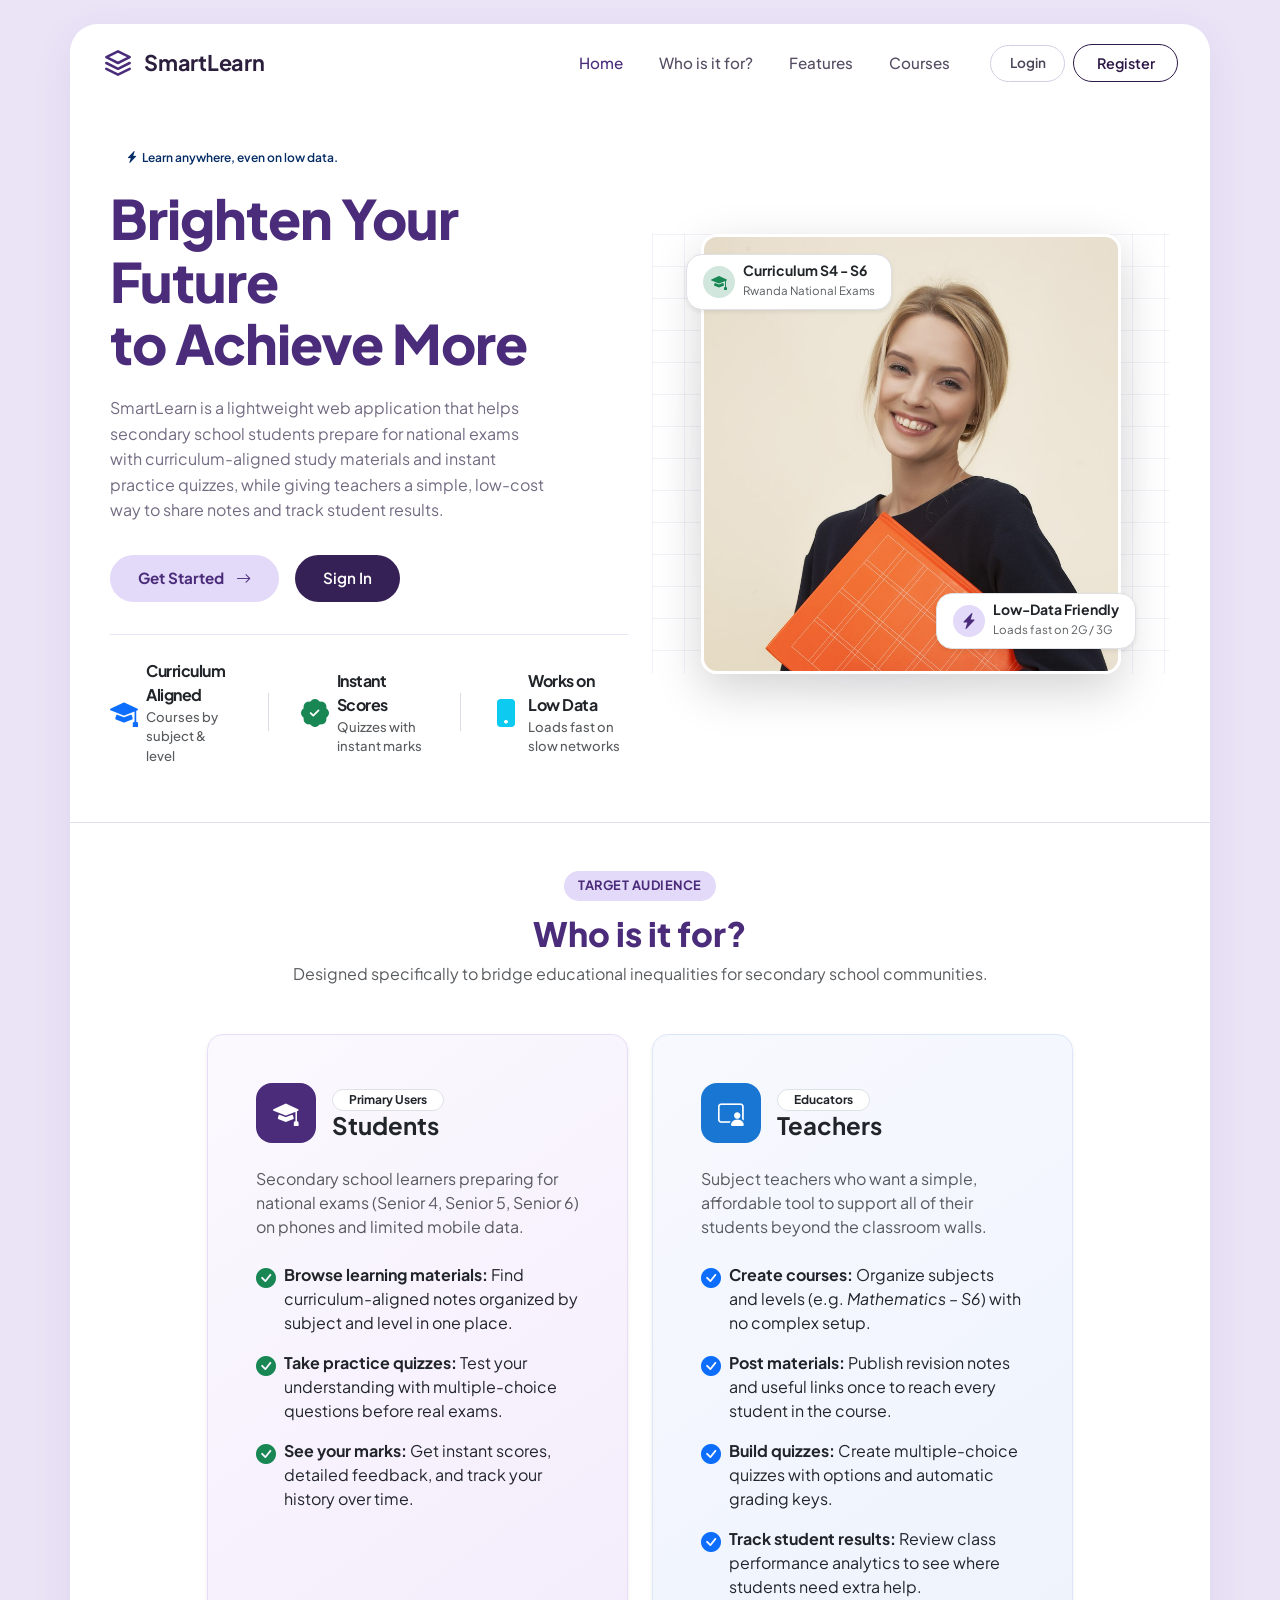
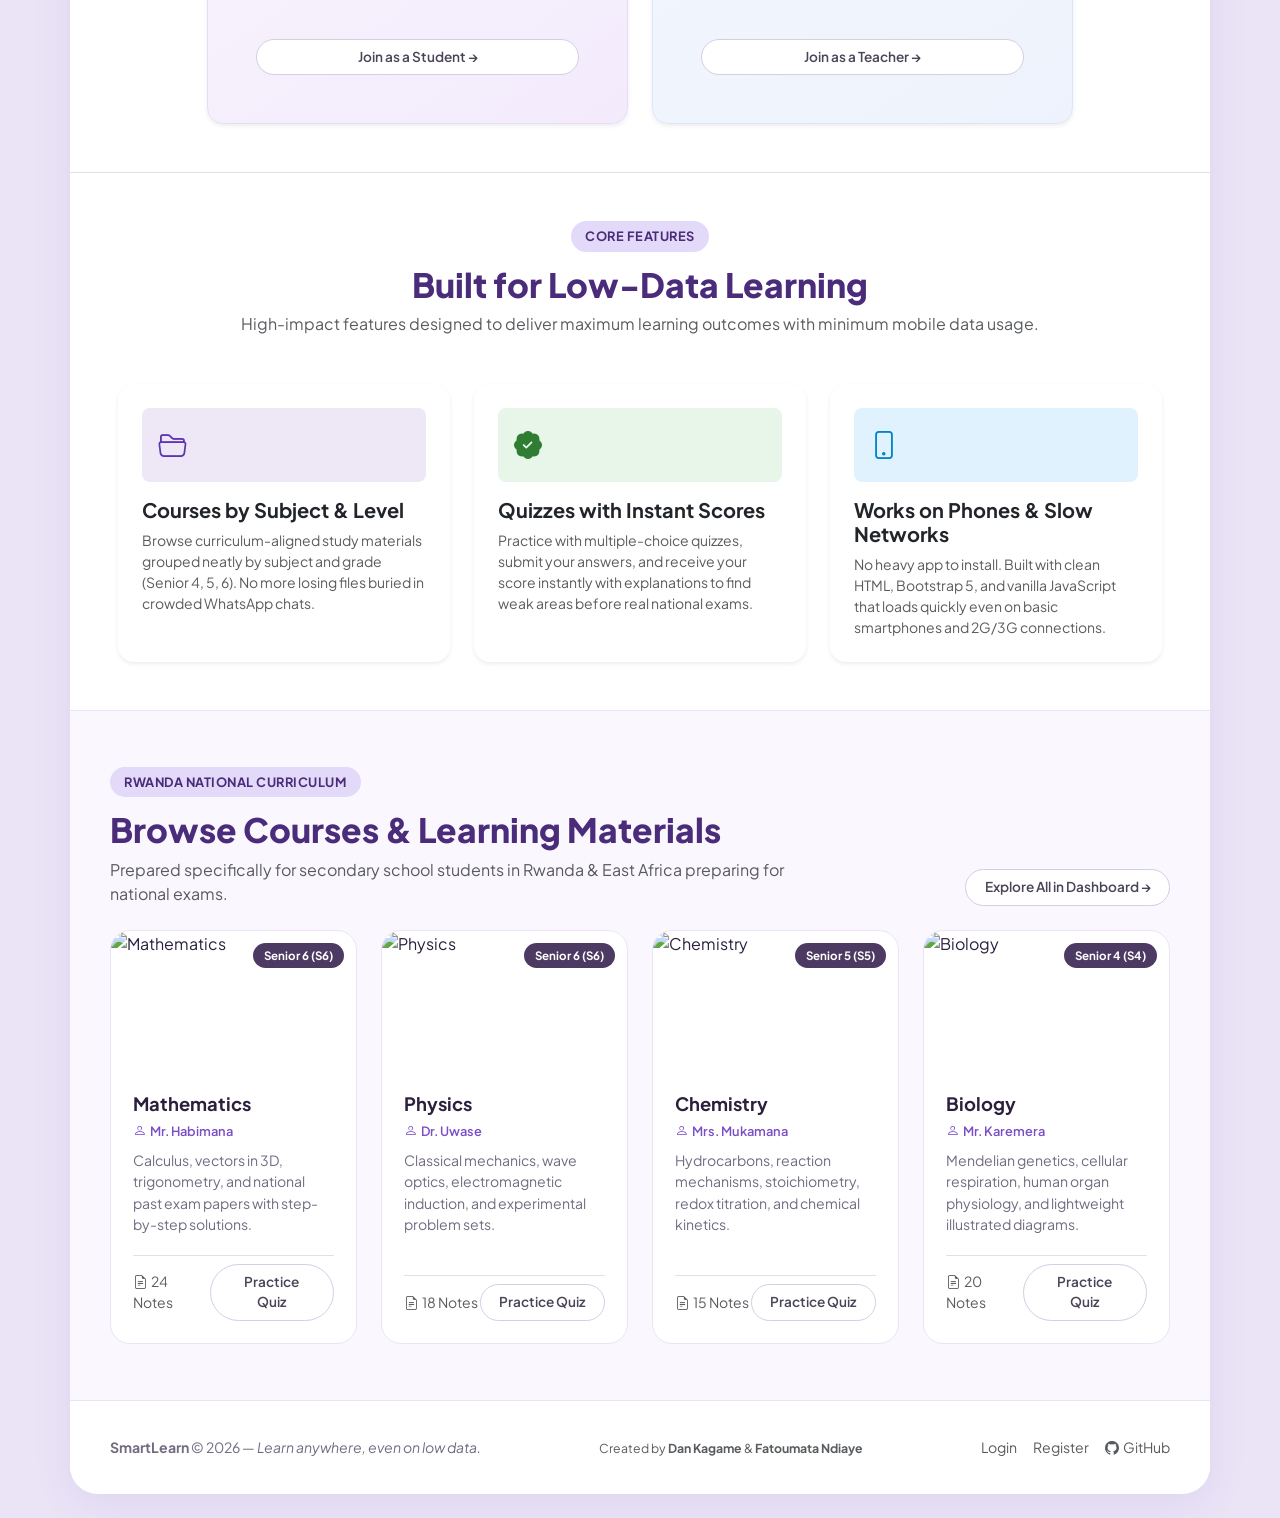
==== commit 11f4e088: "add frontend landing page, authentication, and student dashboard" ====
--- a/index.html
+++ b/index.html
@@ -58,11 +58,6 @@
               <li class="nav-item">
                 <a class="nav-link nav-link-custom" href="#courses">Courses</a>
               </li>
-              <li class="nav-item d-none d-xl-block">
-                <span class="badge bg-light text-muted border px-2 py-1 ms-2" id="navBackendStatus" style="font-size: 0.75rem;">
-                  <i class="bi bi-circle-fill text-warning me-1"></i>Checking API...
-                </span>
-              </li>
             </ul>
 
             <!-- Navbar Right: Login and Register buttons -->
@@ -78,7 +73,7 @@
       <section class="hero-section">
         <div class="row align-items-center g-4">
           
-          <!-- Left Column -->
+          <!-- Left Column: Headline, Tagline, Description & CTAs -->
           <div class="col-lg-6 col-md-12">
             
             <!-- Tagline Badge -->
@@ -109,45 +104,76 @@
               </a>
             </div>
 
-            <!-- Social Proof -->
-            <div class="social-proof">
-              <div class="avatar-stack">
-                <img src="https://images.unsplash.com/photo-1534528741775-53994a69daeb?auto=format&fit=crop&w=80&q=80" alt="Student 1">
-                <img src="https://images.unsplash.com/photo-1507003211169-0a1dd7228f2d?auto=format&fit=crop&w=80&q=80" alt="Student 2">
-                <img src="https://images.unsplash.com/photo-1517841905240-472988babdf9?auto=format&fit=crop&w=80&q=80" alt="Student 3">
-              </div>
-              <div>
-                <div class="proof-number">5.1K</div>
-                <div class="proof-label">Students all over Rwanda & East Africa</div>
-              </div>
-            </div>
-
-            <!-- Stats Row with Dynamic Counters -->
+            <!-- Real Core Feature Highlights (Replacing made-up statistics) -->
             <div class="stats-row">
               <div class="stat-item">
-                <span class="stat-number" id="counterSuccess">6,409</span>
-                <span class="stat-label">Success Stories</span>
+                <div class="d-flex align-items-center gap-2">
+                  <i class="bi bi-mortarboard-fill text-primary fs-3"></i>
+                  <div>
+                    <span class="stat-number fs-6 fw-bold text-dark">Curriculum Aligned</span>
+                    <span class="stat-label d-block text-muted small">Courses by subject & level</span>
+                  </div>
+                </div>
               </div>
               <div class="stats-divider"></div>
               <div class="stat-item">
-                <span class="stat-number" id="counterHours">54,749</span>
-                <span class="stat-label">Hours Tutored</span>
+                <div class="d-flex align-items-center gap-2">
+                  <i class="bi bi-patch-check-fill text-success fs-3"></i>
+                  <div>
+                    <span class="stat-number fs-6 fw-bold text-dark">Instant Scores</span>
+                    <span class="stat-label d-block text-muted small">Quizzes with instant marks</span>
+                  </div>
+                </div>
               </div>
               <div class="stats-divider"></div>
               <div class="stat-item">
-                <span class="stat-number" id="counterTeachers">124</span>
-                <span class="stat-label">Expert Instructors</span>
-              </div>
-            </div>
-
-          </div>
-
-          <!-- Right Column: Visual Layout with Grid, Organic Purple Blob and Student Photo -->
+                <div class="d-flex align-items-center gap-2">
+                  <i class="bi bi-phone-fill text-info fs-3"></i>
+                  <div>
+                    <span class="stat-number fs-6 fw-bold text-dark">Works on Low Data</span>
+                    <span class="stat-label d-block text-muted small">Loads fast on slow networks</span>
+                  </div>
+                </div>
+              </div>
+            </div>
+
+          </div>
+
+          <!-- Right Column: Visual Layout with Clean Photo and Floating Badges -->
           <div class="col-lg-6 col-md-12">
             <div class="hero-visual-container">
+              <!-- Background grid -->
               <div class="grid-background"></div>
+
+              <!-- Organic purple blob shape -->
               <div class="blob-shape"></div>
-              <img src="frontend/assets/images/hero-student.png" alt="SmartLearn Student" class="hero-student-img img-fluid">
+
+              <!-- Clean Framed Student Photo Card with Badges -->
+              <div class="hero-card-wrapper position-relative" style="z-index: 3; max-width: 420px; width: 100%;">
+                <img src="frontend/assets/images/hero-student.jpg" alt="SmartLearn Student" class="img-fluid rounded-4 shadow-lg border border-3 border-white w-100" style="height: 440px; object-fit: cover; object-position: top center;">
+                
+                <!-- Floating Badge 1: Curriculum -->
+                <div class="position-absolute bg-white px-3 py-2 rounded-4 shadow-sm border d-flex align-items-center gap-2" style="top: 20px; left: -15px; animation: floatBadge 4s ease-in-out infinite;">
+                  <span class="rounded-circle p-2 bg-success-subtle text-success d-flex align-items-center justify-content-center" style="width: 32px; height: 32px;">
+                    <i class="bi bi-mortarboard-fill"></i>
+                  </span>
+                  <div>
+                    <div class="fw-bold small text-dark lh-1">Curriculum S4 - S6</div>
+                    <small class="text-muted" style="font-size: 0.72rem;">Rwanda National Exams</small>
+                  </div>
+                </div>
+
+                <!-- Floating Badge 2: Low Data Mode -->
+                <div class="position-absolute bg-white px-3 py-2 rounded-4 shadow-sm border d-flex align-items-center gap-2" style="bottom: 25px; right: -15px; animation: floatBadge 4s ease-in-out infinite reverse;">
+                  <span class="rounded-circle p-2 d-flex align-items-center justify-content-center" style="width: 32px; height: 32px; background-color: var(--light-lilac);">
+                    <i class="bi bi-lightning-charge-fill" style="color: var(--primary-purple);"></i>
+                  </span>
+                  <div>
+                    <div class="fw-bold small text-dark lh-1">Low-Data Friendly</div>
+                    <small class="text-muted" style="font-size: 0.72rem;">Loads fast on 2G / 3G</small>
+                  </div>
+                </div>
+              </div>
             </div>
           </div>
 
@@ -285,7 +311,7 @@
         </div>
       </section>
 
-      <!-- Course Explorer Section -->
+      <!-- Course & Curriculum Explorer Section -->
       <section class="section-courses" id="courses">
         <div class="row mb-4 align-items-end">
           <div class="col-md-8">
@@ -298,7 +324,7 @@
           </div>
         </div>
 
-        <div class="row g-4">
+        <div class="row g-4" id="landingCoursesGrid">
           <!-- Mathematics -->
           <div class="col-md-6 col-lg-3">
             <div class="card-course">
@@ -399,48 +425,11 @@
     </div>
   </div>
 
+  <!-- Bootstrap 5.3 JS Bundle -->
   <script src="https://cdn.jsdelivr.net/npm/bootstrap@5.3.3/dist/js/bootstrap.bundle.min.js"></script>
+
+  <!-- Vanilla JavaScript & API Client Helper -->
   <script src="frontend/js/api.js"></script>
   <script src="frontend/js/main.js"></script>
-  <script>
-    function animateCounters() {
-      const counters = [
-        { id: 'counterSuccess', target: 6409 },
-        { id: 'counterHours', target: 54749 },
-        { id: 'counterTeachers', target: 124 }
-      ];
-
-      counters.forEach(c => {
-        const el = document.getElementById(c.id);
-        if (!el) return;
-        let count = 0;
-        const step = Math.ceil(c.target / 60);
-        const timer = setInterval(() => {
-          count += step;
-          if (count >= c.target) {
-            count = c.target;
-            clearInterval(timer);
-          }
-          el.textContent = count.toLocaleString('en-US');
-        }, 25);
-      });
-    }
-
-    document.addEventListener('DOMContentLoaded', async () => {
-      animateCounters();
-
-      const badge = document.getElementById('navBackendStatus');
-      if (badge && window.SmartLearnAPI) {
-        const isConnected = await window.SmartLearnAPI.checkBackendHealth();
-        if (isConnected) {
-          badge.innerHTML = '<i class="bi bi-circle-fill text-success me-1"></i>API Connected';
-          badge.className = 'badge bg-success-subtle text-success border border-success-subtle px-2 py-1 ms-2';
-        } else {
-          badge.innerHTML = '<i class="bi bi-circle-fill text-secondary me-1"></i>Frontend Ready';
-          badge.className = 'badge bg-light text-muted border px-2 py-1 ms-2';
-        }
-      }
-    });
-  </script>
 </body>
 </html>
--- a/frontend/css/style.css
+++ b/frontend/css/style.css
@@ -466,14 +466,6 @@
   transform: translateY(-1px);
 }
 
-.demo-credentials-box {
-  background-color: #f7f4fc;
-  border: 1px dashed #cbbdec;
-  border-radius: 12px;
-  padding: 0.85rem;
-  margin-top: 1.25rem;
-  font-size: 0.85rem;
-}
 
 /* ==========================================================================
    Courses Section & Cards
@@ -633,3 +625,6 @@
   font-size: 0.88rem;
   color: var(--text-muted);
 }
+
+@keyframes floatBadge { 0%, 100% { transform: translateY(0); } 50% { transform: translateY(-8px); } }
+
